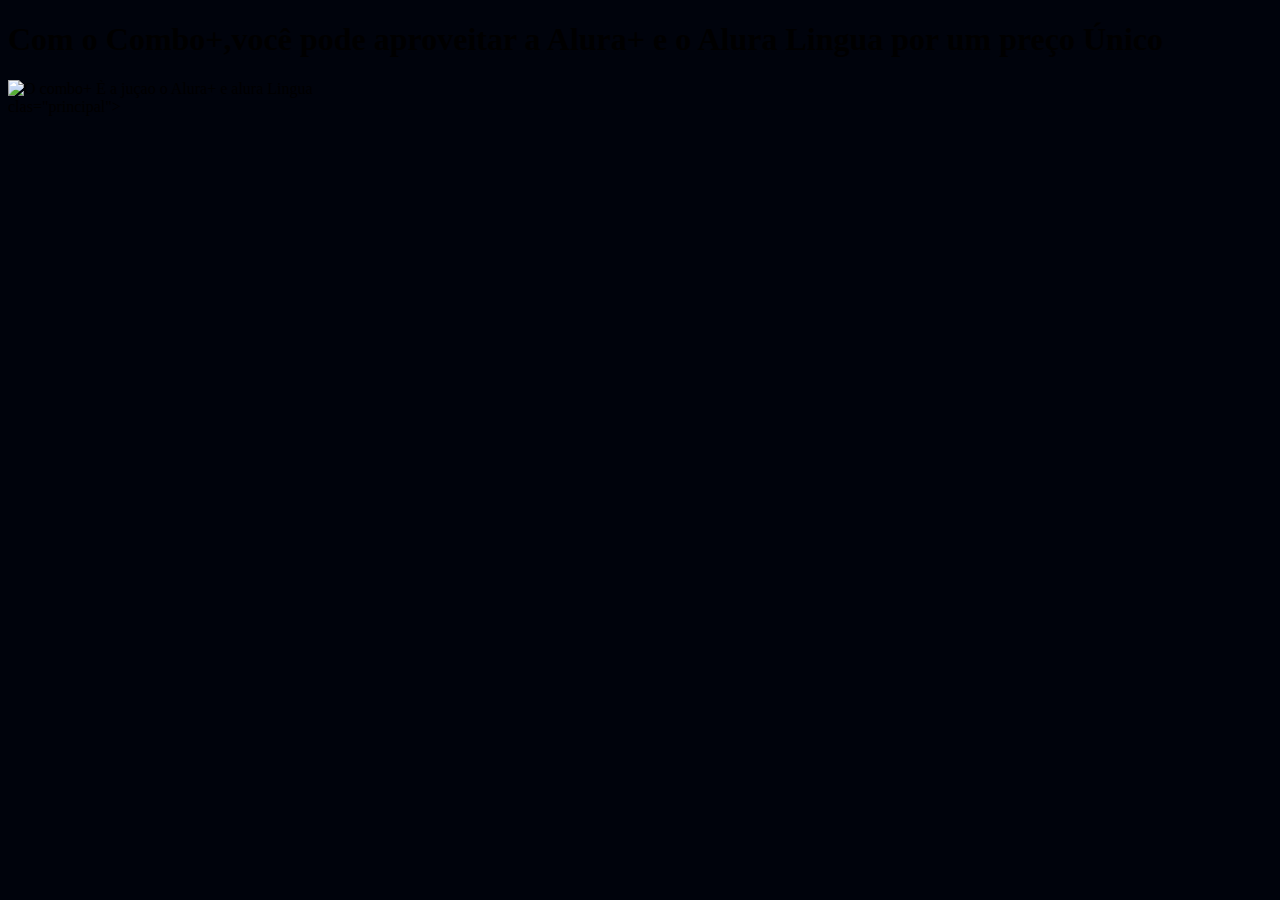
==== index.html @ da25544f "Add files via upload" ====
<!DOCTYPE html>
<html lang="en">
<head>
    <meta charset="UTF-8">
    <meta http-equiv="X-UA-Compatible" content="IE=edge">
    <meta name="viewport" content="width=device-width, initial-scale=1.0">
    <title>Document</title>
    <link rel="stylesheet" href="style.css">
</head>
<body>
</body>
  <h1>Com o Combo+,você pode aproveitar a Alura+ e o Alura Lingua por um preço Único</h1>
  <img src="img/Combo.png" alt="O combo+ È a juçao o Alura+ e alura Lingua">
   <section>  clas="principal">
  <body>
    
</html>
---- style.css ----
:root {                   
  --branco-principal: #FFFFFF;
  --cinza-secundario: #c0c0c0;
  --botao-azul: #167bf7;
  --cor-de-fundo: #00030C;
}

   body {
     background-color: var(--cor-de-fundo);
     color: var(--branco-principal-);
   }
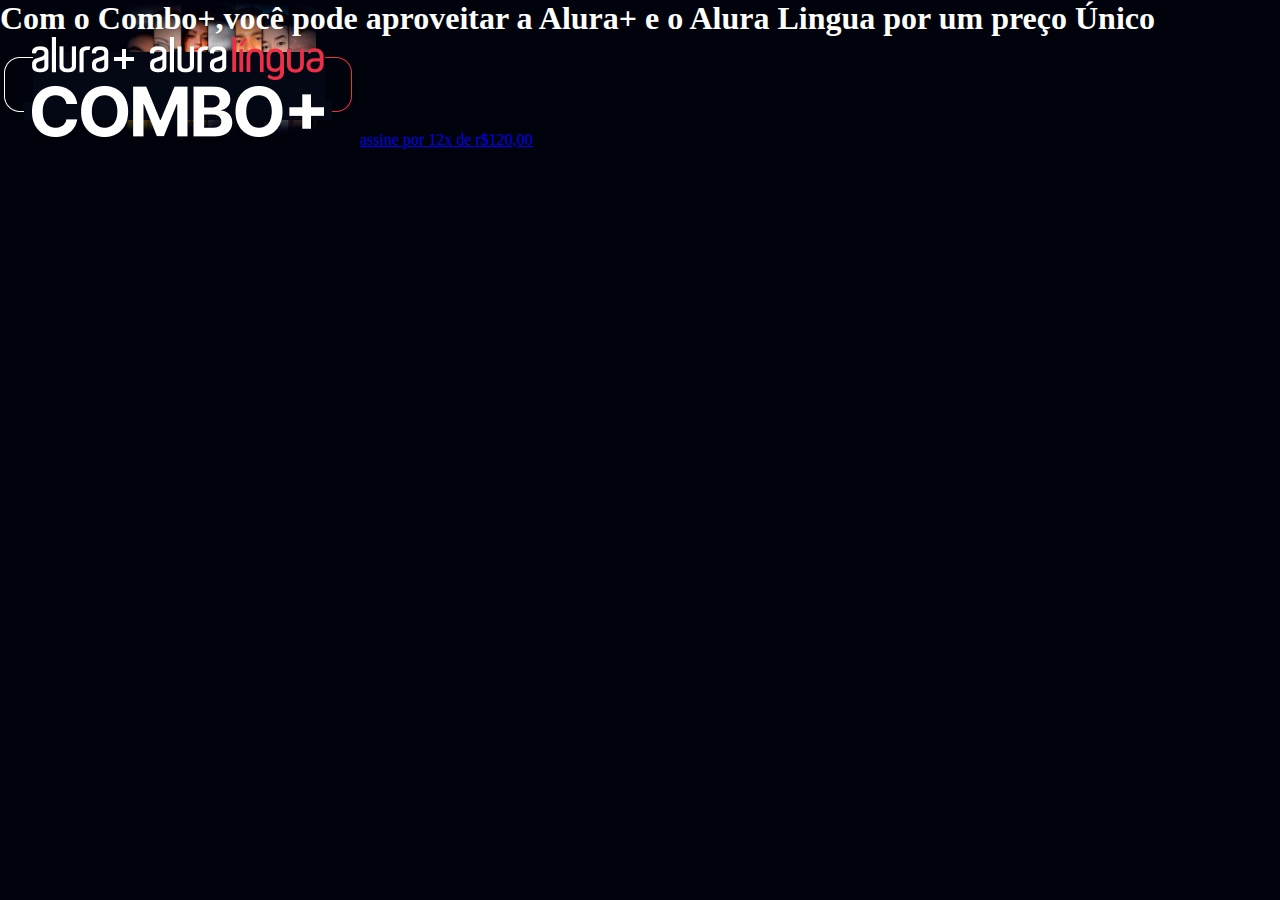
==== commit 2b217c9e: "Add files via upload" ====
--- a/index.html
+++ b/index.html
@@ -5,13 +5,16 @@
     <meta http-equiv="X-UA-Compatible" content="IE=edge">
     <meta name="viewport" content="width=device-width, initial-scale=1.0">
     <title>Document</title>
-    <link rel="stylesheet" href="style.css">
+   <link rel="stylesheet" href="style.css">
 </head>
 <body>
+  <section class="container principal">
+  <h1>Com o Combo+,você pode aproveitar a Alura+ e o Alura Lingua por um preço Único</h1>
+<img src="img/Combo.png" alt="o combo+ e a junçao do alura+ e o alura lingua">
+<a href="www.alura.com.br" class="container__botao">assine por 12x de r$120,00</a> 
+   <section>
 </body>
-  <h1>Com o Combo+,você pode aproveitar a Alura+ e o Alura Lingua por um preço Único</h1>
-  <img src="img/Combo.png" alt="O combo+ È a juçao o Alura+ e alura Lingua">
-   <section>  clas="principal">
-  <body>
-    
+
+
+   
 </html>--- a/style.css
+++ b/style.css
@@ -7,5 +7,27 @@
 
    body {
      background-color: var(--cor-de-fundo);
-     color: var(--branco-principal-);
+     color: white;
+
    }
+
+ * {
+   margin: 0;
+   padding: 0;
+  }
+
+  .principal {
+  background-image: url("img/Background.png");
+  background-repeat: no-repeat;
+  background-size: contain;
+  }
+.conteiner {
+  height: 100vh;
+}
+.conteiner__botao {
+ background-color: var(--botao-azul);
+ border-radius: 5px;
+ padding: 1em;
+ color: var(--branco-principal);
+ display: block;
+}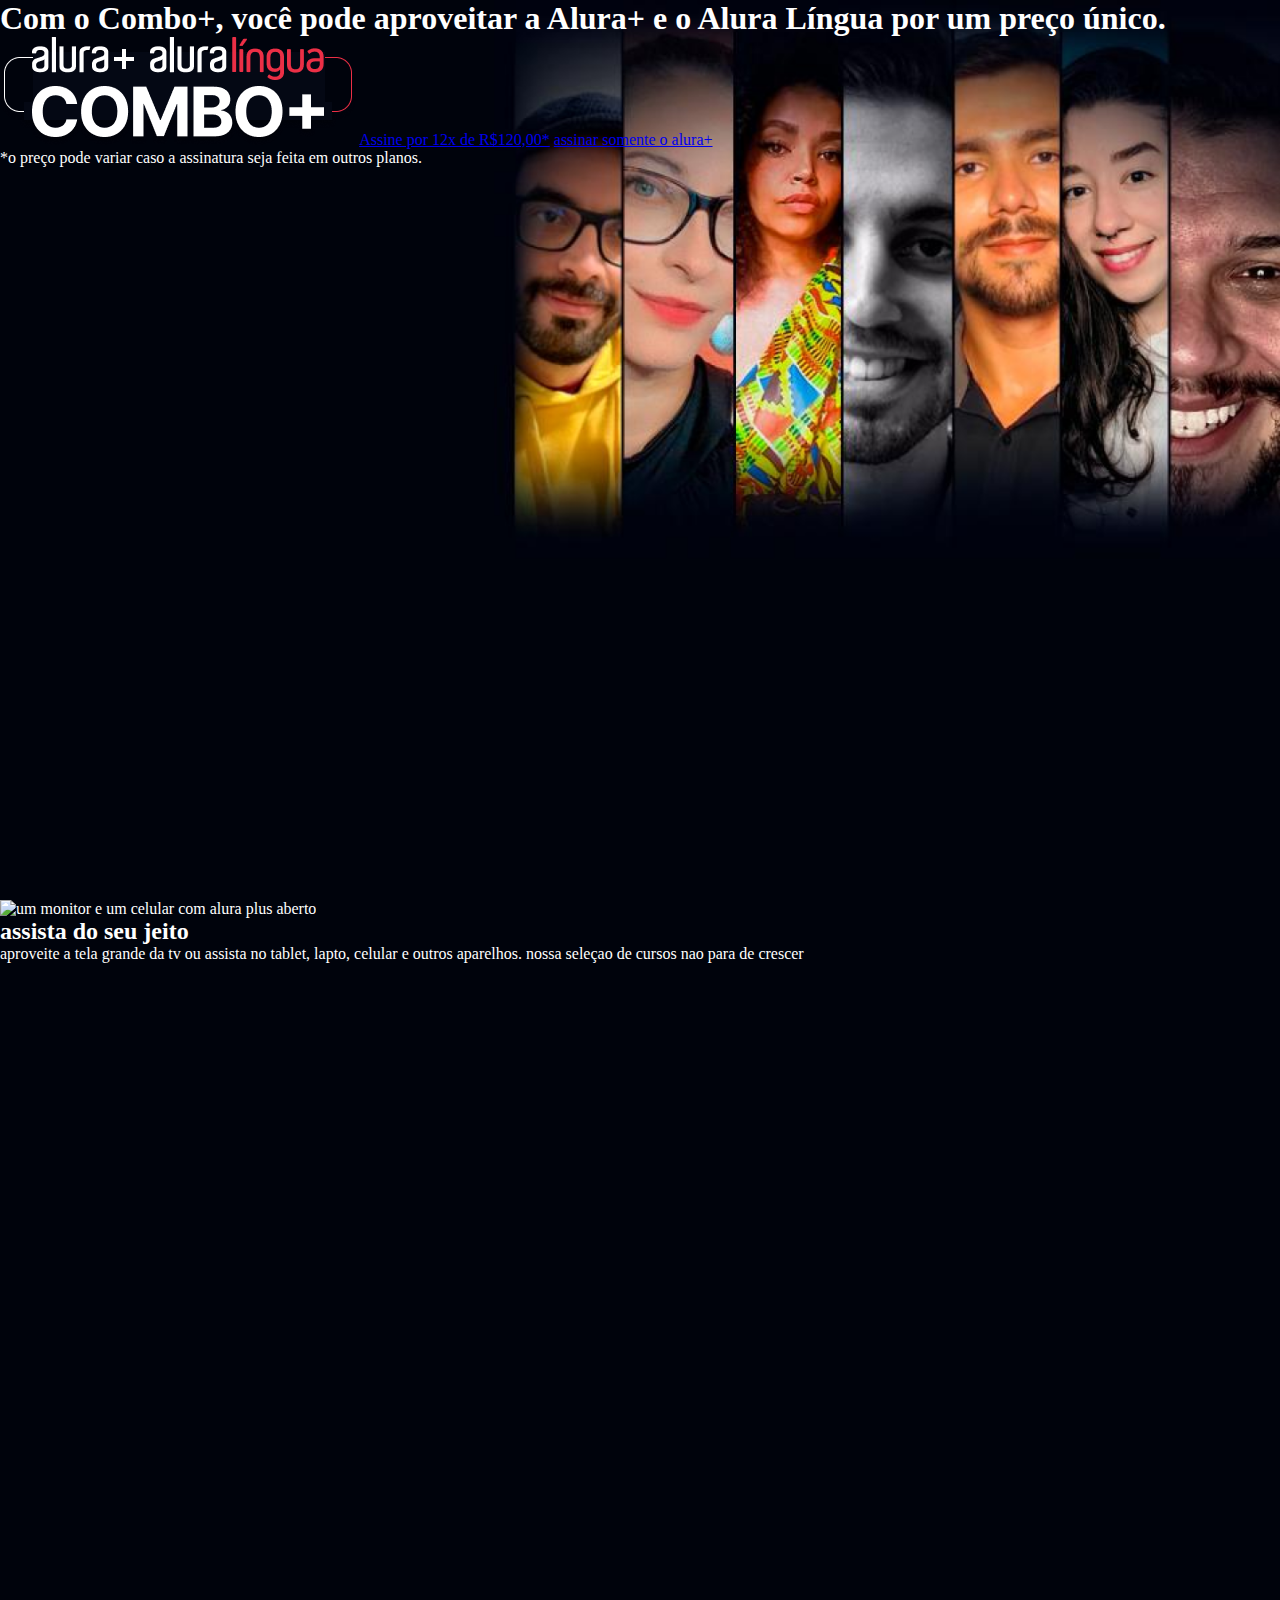
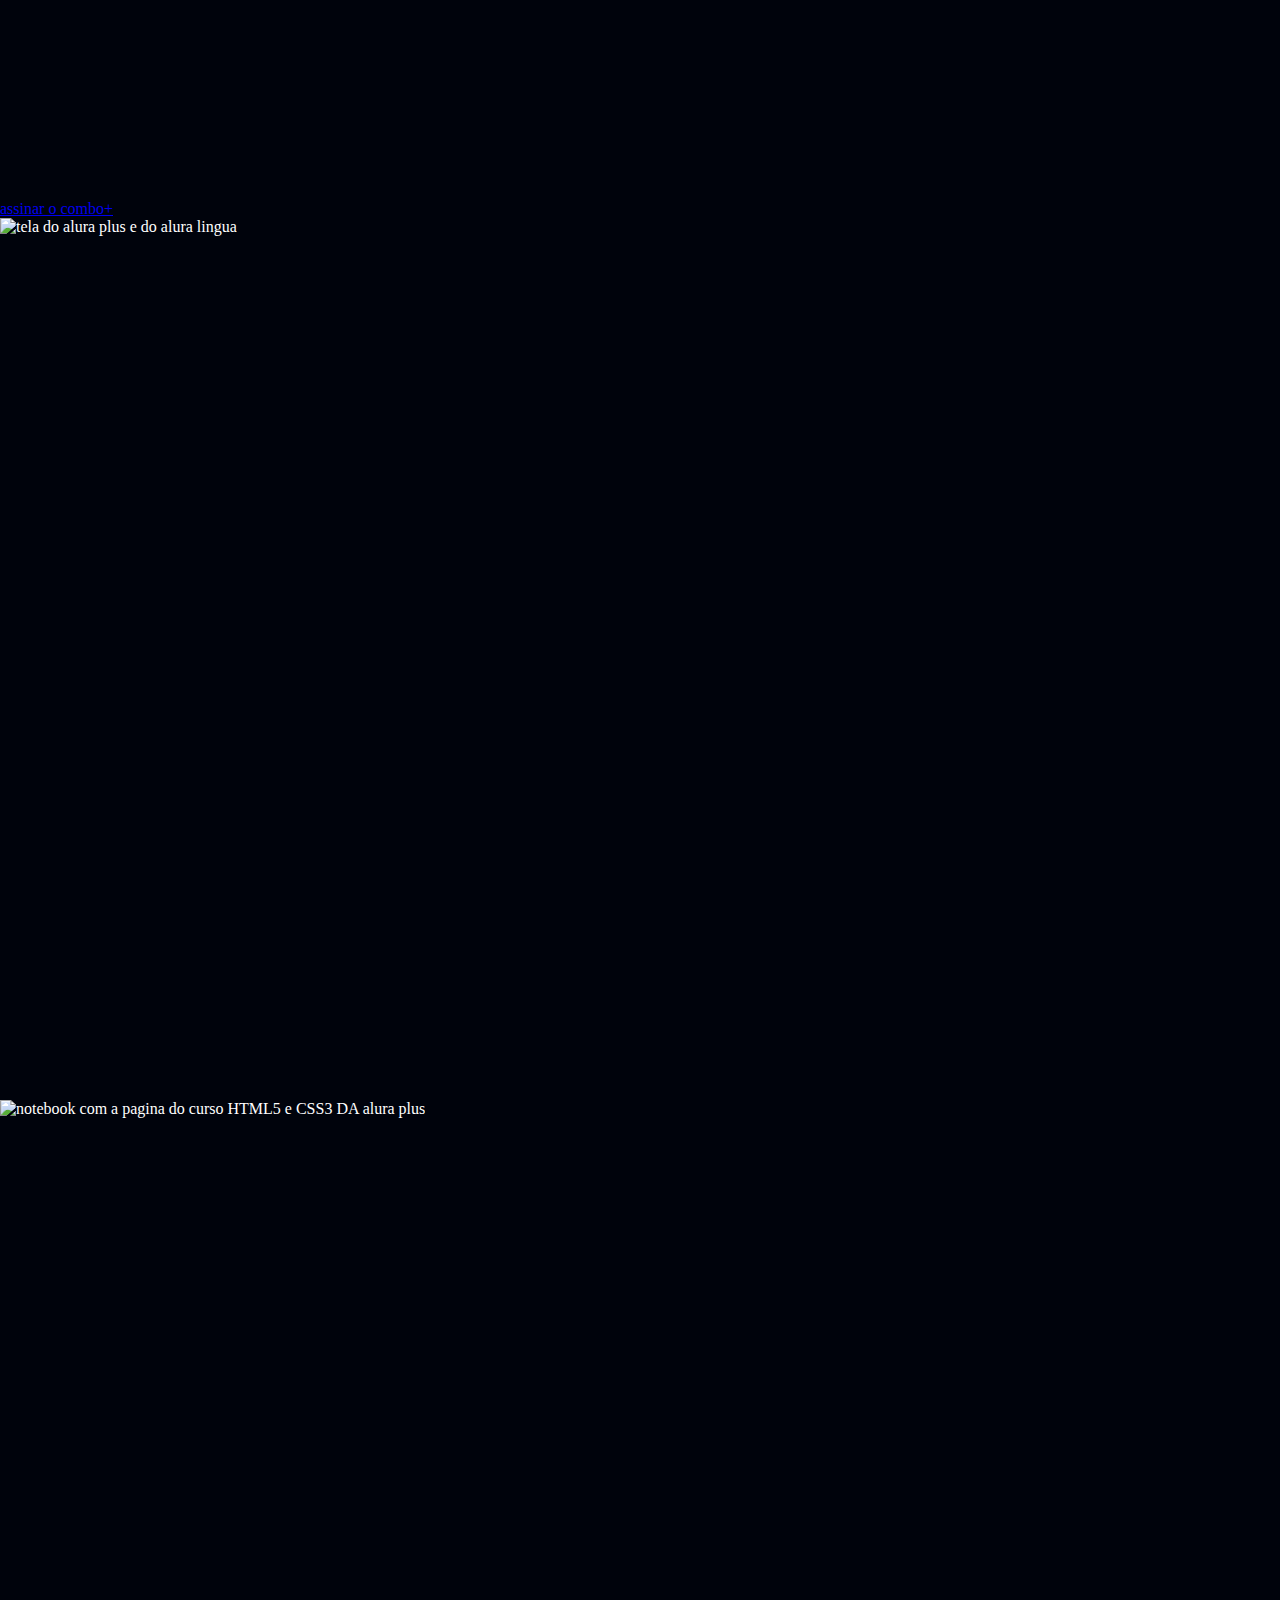
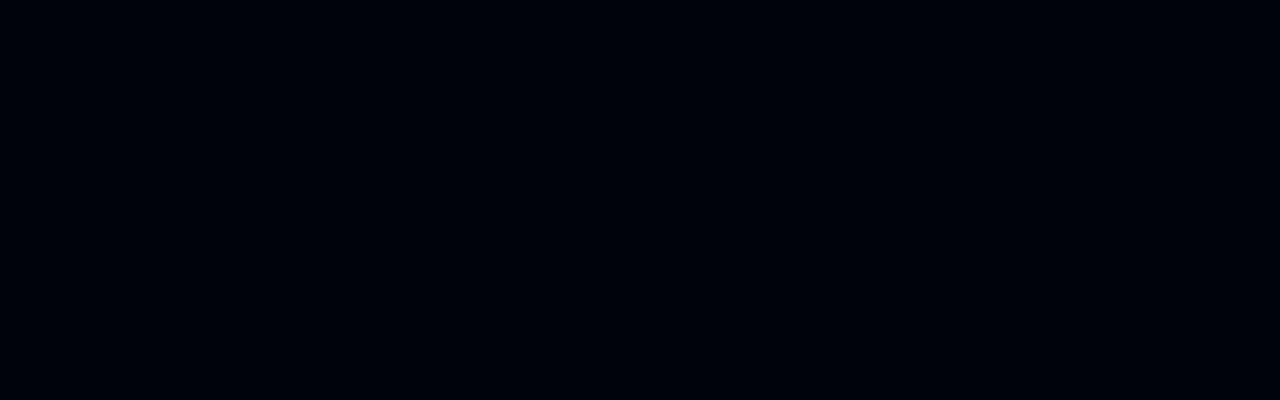
==== commit ac525f0f: "Add files via upload" ====
--- a/index.html
+++ b/index.html
@@ -1,20 +1,62 @@
-<!DOCTYPE html>
-<html lang="en">
-<head>
-    <meta charset="UTF-8">
-    <meta http-equiv="X-UA-Compatible" content="IE=edge">
-    <meta name="viewport" content="width=device-width, initial-scale=1.0">
-    <title>Document</title>
-   <link rel="stylesheet" href="style.css">
-</head>
-<body>
-  <section class="container principal">
-  <h1>Com o Combo+,você pode aproveitar a Alura+ e o Alura Lingua por um preço Único</h1>
-<img src="img/Combo.png" alt="o combo+ e a junçao do alura+ e o alura lingua">
-<a href="www.alura.com.br" class="container__botao">assine por 12x de r$120,00</a> 
-   <section>
-</body>
-
-
-   
+<!DOCTYPE html>
+<html>
+
+<head>
+    <title>Alura Plus</title>
+    <meta charset="UTF-8">
+    <meta name="viewport" content="width=device-width, initial-scale=1">
+    <link rel="stylesheet" href="styles.css">
+    <link rel="preconnect" href="https://fonts.googleapis.com">
+    <link rel="stylesheet" href="http://fonts.gstatic.com"crossorigin>
+    <link href="http://googleapi.com/css2?family=inter:wght@400;700display=swap" rel="stylesheet">
+</head>
+
+<body>
+    <section class="principal container">
+        <div class="container_caixa">
+        <h1>Com o Combo+, você pode aproveitar a Alura+ e o Alura Língua por um preço único.</h1>
+        <img src="img/Combo.png" alt="O combo+ é a junção do alura+ e o alura língua">
+        <a href="www.alura.com.br" class="container__botao">Assine por 12x de R$120,00*</a>
+        <a href="www.alura.com.br" class="container__botao_secundario">assinar somente o alura+</a>
+        <p class="container_aviso">*o preço pode variar caso a assinatura seja feita em outros planos.</p>
+        <div>
+    </section>
+
+    <section class="container secundario">
+        <img src="img/plataformas.png" alt="um monitor e um celular com alura plus aberto"  class="secundario_imagem">
+        <div class="conteiner_descriçao">
+        <h2  class="descricao_titulo">assista do seu jeito</h2>
+        <p   class="descricao_titulo">aproveite a tela grande da tv ou assista no tablet, lapto, celular e outros aparelhos. nossa seleçao de cursos nao para de crescer</p>
+</div>
+</section>
+
+<section  class="container secundario">
+    <div class="conteiner_descriçao">
+        <p class="descricao_texto" so o combo+ oferece alura+ e alura lingua juntos para voce ter acesso a curso de diversos areas de tecnologias e aprender ingles ou espanhol onde e como quiser></p>
+         <a href="www.alura.com.br"  class="container__botao_secundario_botao">assinar o combo+</a>
+        </div>
+      <img src="img/telas.png" alt="tela do alura plus e do alura lingua" class="secundario_imagem">
+      </section>
+        
+      <section class="container secundario">
+        <img src="img/notebook.png" alt="notebook com a pagina do curso HTML5 e CSS3 DA alura plus">
+
+
+
+
+
+
+
+
+
+
+
+
+
+
+
+
+
+</body>
+
 </html>--- a/styles.css
+++ b/styles.css
@@ -0,0 +1,34 @@
+:root {
+    --branco-principal: #FFFFFF;
+    --cinza-secundario: #C0C0C0;
+    --botao-azul: #167BF7;
+    --cor-de-fundo: #00030C;
+}
+
+body {
+    background-color: var(--cor-de-fundo);
+    color: var(--branco-principal);
+}
+
+* {
+    margin: 0;
+    padding: 0;
+}
+
+.principal {
+    background-image: url("img/Background.png");
+    background-repeat: no-repeat;
+    background-size: contain;
+}
+
+.container {
+    height: 100vh;
+}
+
+.container__{
+background-color: var(--botao-azul);
+border-radius: 5px;
+padding: 1em;
+color: var(--branco-principal);
+display: block;
+}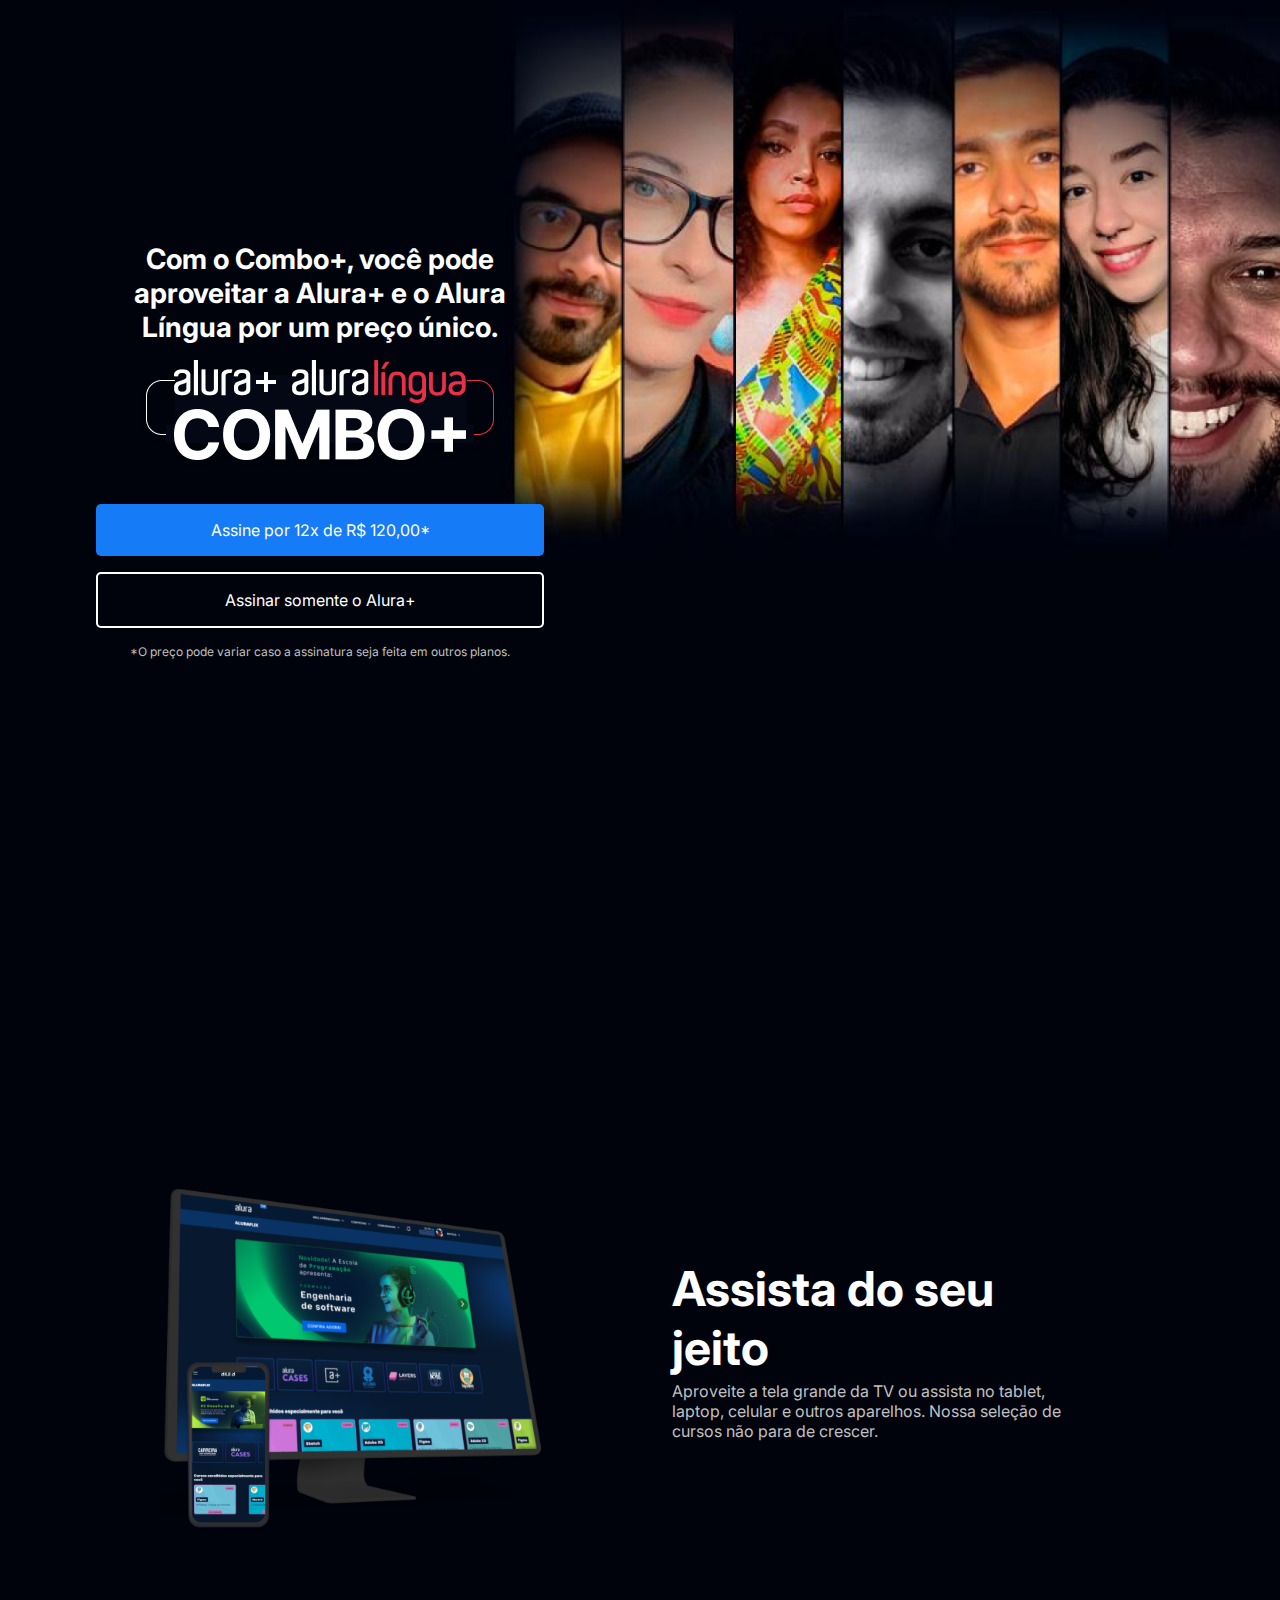
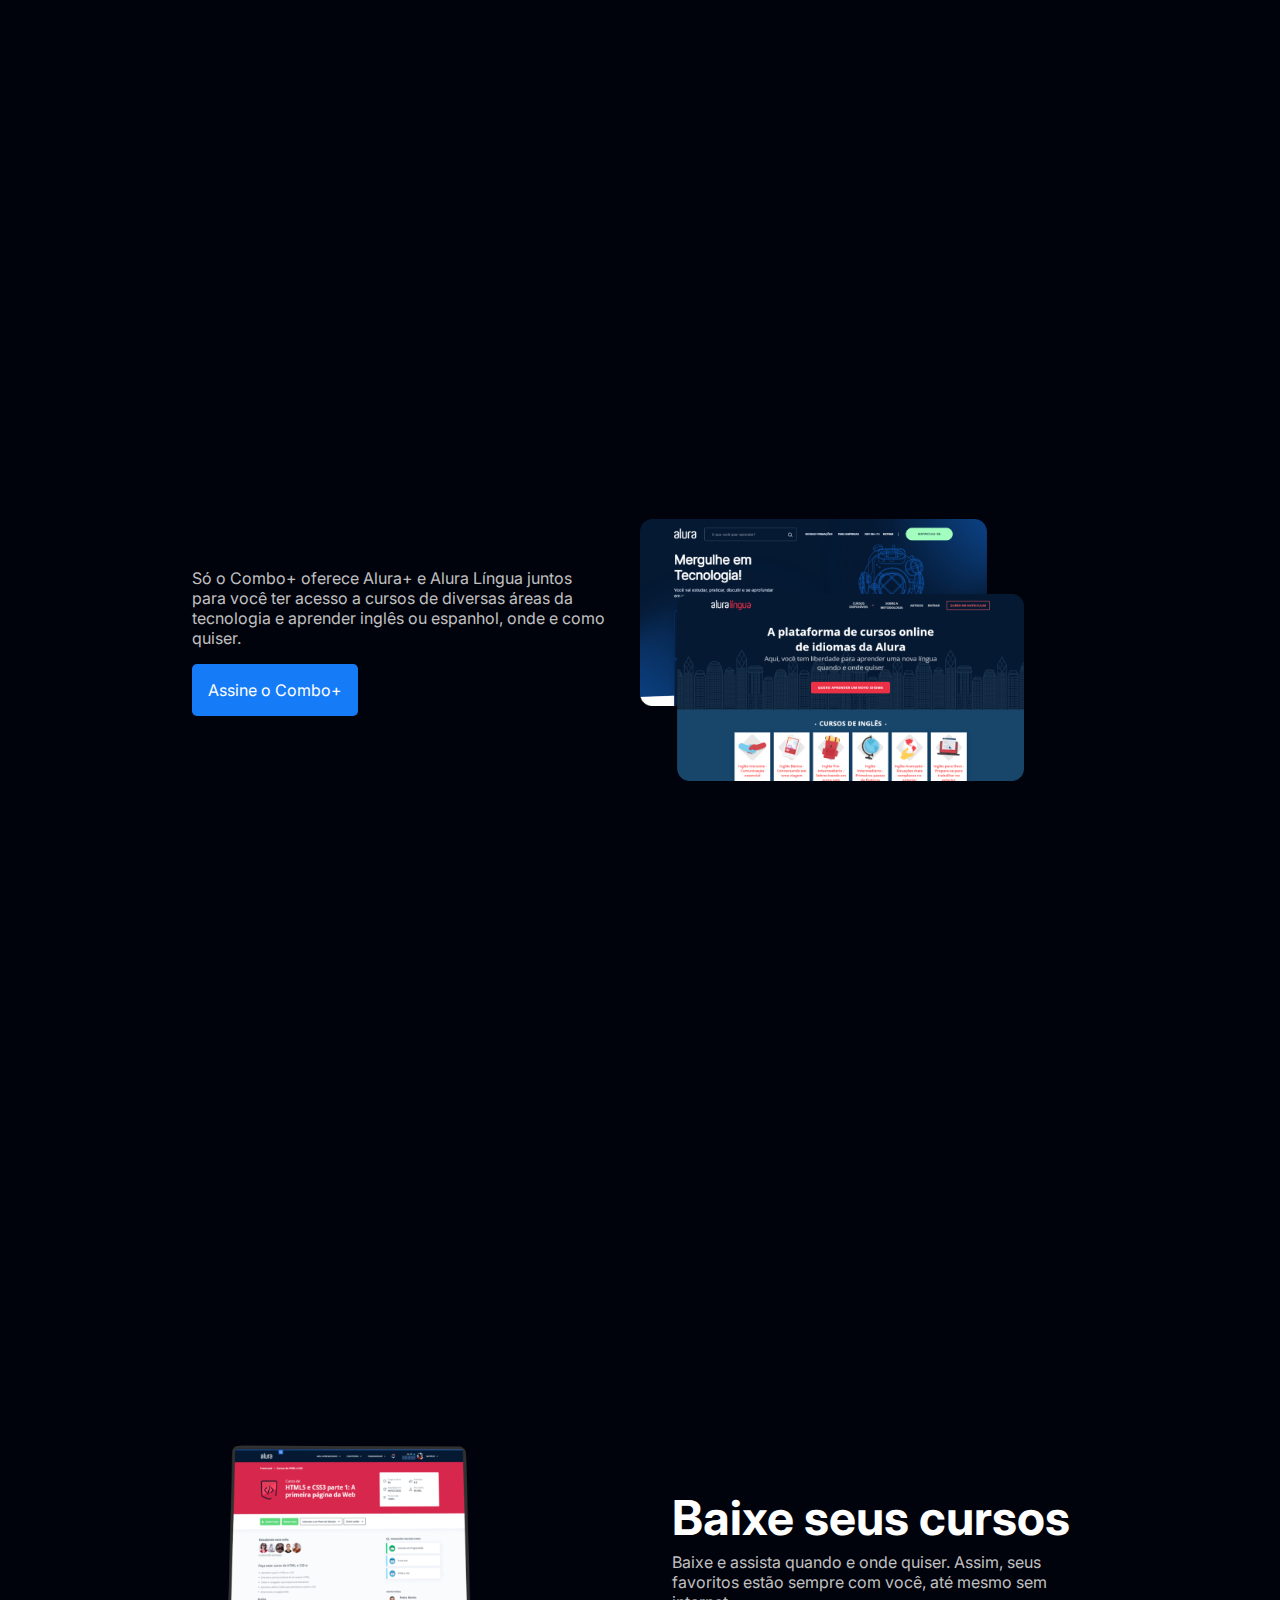
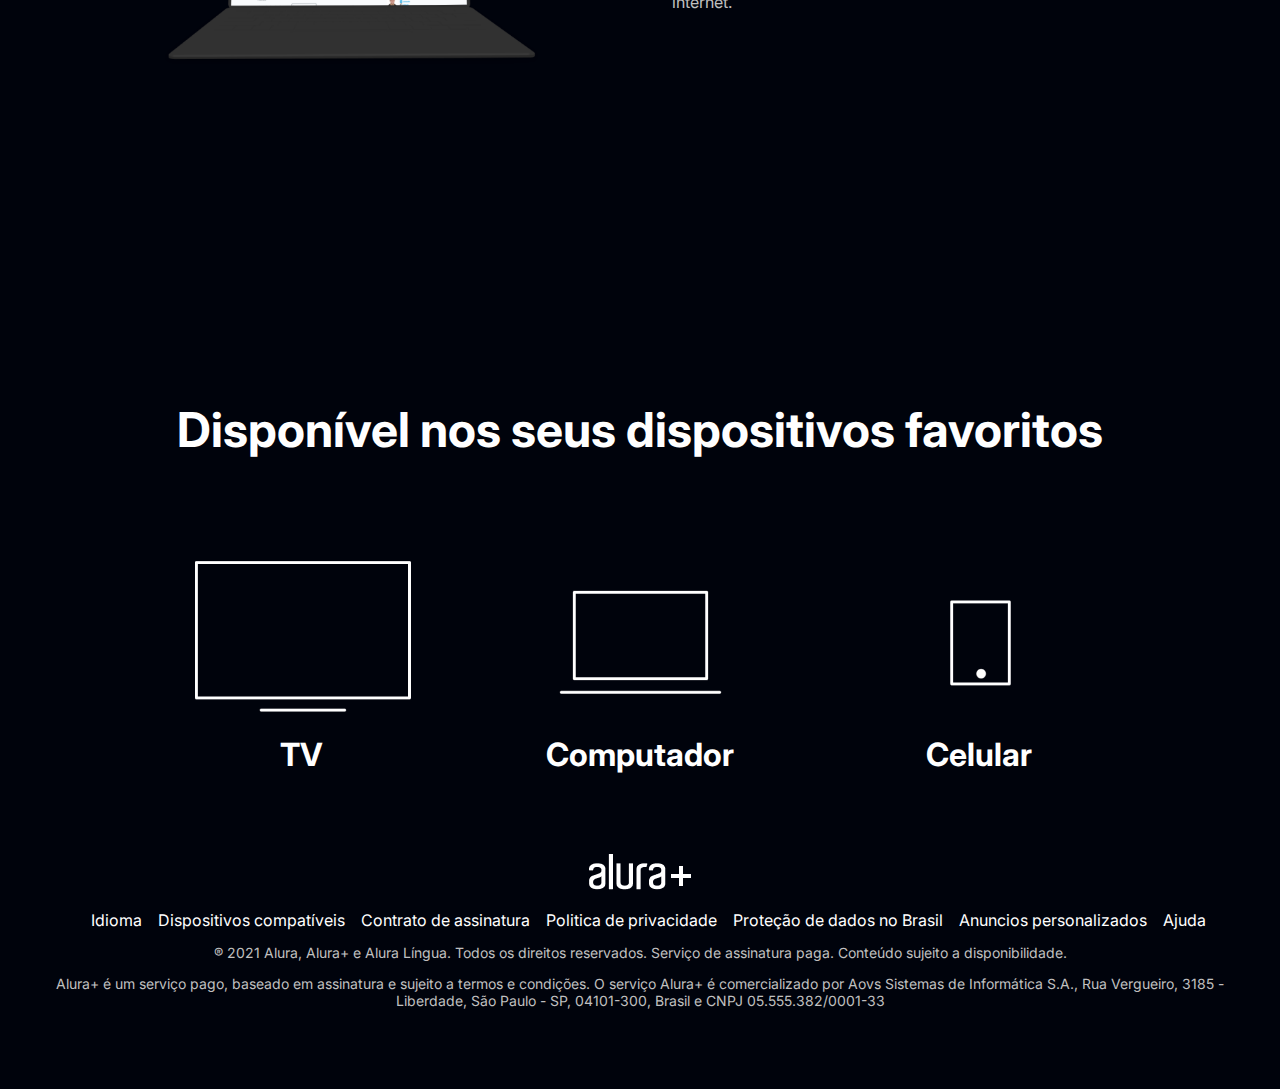
==== commit b60af042: "Add files via upload" ====
--- a/index.html
+++ b/index.html
@@ -7,56 +7,101 @@
     <meta name="viewport" content="width=device-width, initial-scale=1">
     <link rel="stylesheet" href="styles.css">
     <link rel="preconnect" href="https://fonts.googleapis.com">
-    <link rel="stylesheet" href="http://fonts.gstatic.com"crossorigin>
-    <link href="http://googleapi.com/css2?family=inter:wght@400;700display=swap" rel="stylesheet">
+    <link rel="preconnect" href="https://fonts.gstatic.com" crossorigin>
+    <link href="https://fonts.googleapis.com/css2?family=Inter:wght@400;700&display=swap" rel="stylesheet">
 </head>
 
 <body>
     <section class="principal container">
-        <div class="container_caixa">
-        <h1>Com o Combo+, você pode aproveitar a Alura+ e o Alura Língua por um preço único.</h1>
-        <img src="img/Combo.png" alt="O combo+ é a junção do alura+ e o alura língua">
-        <a href="www.alura.com.br" class="container__botao">Assine por 12x de R$120,00*</a>
-        <a href="www.alura.com.br" class="container__botao_secundario">assinar somente o alura+</a>
-        <p class="container_aviso">*o preço pode variar caso a assinatura seja feita em outros planos.</p>
-        <div>
+        <div class="container__caixa">
+            <h1 class="container__titulo">Com o Combo+, você pode aproveitar a Alura+ e o Alura Língua por um preço
+                único.</h1>
+            <img src="img/Combo.png" alt="O combo+ é a junção do alura+ e o alura língua" class="container__imagem">
+            <a href="www.alura.com.br" class="container__botao">Assine por 12x de R$ 120,00*</a>
+            <a href="www.alura.com.br" class="container__botao botao_secundario">Assinar somente o Alura+</a>
+            <p class="container__aviso">*O preço pode variar caso a assinatura seja feita em outros planos.</p>
+        </div>
     </section>
 
     <section class="container secundario">
-        <img src="img/plataformas.png" alt="um monitor e um celular com alura plus aberto"  class="secundario_imagem">
-        <div class="conteiner_descriçao">
-        <h2  class="descricao_titulo">assista do seu jeito</h2>
-        <p   class="descricao_titulo">aproveite a tela grande da tv ou assista no tablet, lapto, celular e outros aparelhos. nossa seleçao de cursos nao para de crescer</p>
-</div>
-</section>
+        <img src="img/Plataformas.png" alt="Um monitor e um celular com a alura plus aberta" class="secundario__imagem">
+        <div class="container__descricao">
+            <h2 class="descricao__titulo">Assista do seu jeito</h2>
+            <p class="descricao__texto">Aproveite a tela grande da TV ou assista no tablet, laptop, celular e outros
+                aparelhos. Nossa seleção de cursos não para de crescer.</p>
+        </div>
+    </section>
 
-<section  class="container secundario">
-    <div class="conteiner_descriçao">
-        <p class="descricao_texto" so o combo+ oferece alura+ e alura lingua juntos para voce ter acesso a curso de diversos areas de tecnologias e aprender ingles ou espanhol onde e como quiser></p>
-         <a href="www.alura.com.br"  class="container__botao_secundario_botao">assinar o combo+</a>
+    <section class="container secundario">
+        <div class="container__descricao">
+            <p class="descricao__texto">
+                Só o Combo+ oferece Alura+ e Alura Língua juntos para você ter acesso a cursos de diversas áreas da
+                tecnologia e aprender inglês ou espanhol, onde e como quiser.
+            </p>
+            <a href="www.alura.com.br" class="container__botao secundario__botao" container>Assine o Combo+</a>
         </div>
-      <img src="img/telas.png" alt="tela do alura plus e do alura lingua" class="secundario_imagem">
-      </section>
-        
-      <section class="container secundario">
-        <img src="img/notebook.png" alt="notebook com a pagina do curso HTML5 e CSS3 DA alura plus">
+        <img src="img/Telas.png" alt="Tela do alura+ e alura língua" class="secundario__imagem">
+    </section>
 
+    <section class="container secundario">
+        <img src="img/Notebook.png" alt="Notebook com a página do curso HTML5 e CSS3 da Alura aberta"
+            class="secundario__imagem">
+        <div class="container__descricao">
+            <h2 class="descricao__titulo">Baixe seus cursos</h2>
+            <p class="descricao__texto">Baixe e assista quando e onde quiser. Assim, seus favoritos estão sempre com
+                você, até mesmo sem internet.</p>
+        </div>
+    </section>
+    
+    <section class="dispositivos">
+        <h2 class="dispositivos__titulo">Disponível nos seus dispositivos favoritos</h2>
+        <ul class="dispositivos__lista">
+            <li>
+                <img src="img/tv.png" alt="Ícone de televisão">
+                <h3 class="lista__item">TV</h3>
+            </li>
+            <li>
+                <img src="img/computador.png" alt="Ícone de computador">
+                <h3 class="lista__item">Computador</h3>
+            </li>
+            <li>
+                <img src="img/celular.png" alt="Ícone de celular">
+                <h3 class="lista__item">Celular</h3>
+            </li>
+        </ul>
+    </section>
 
-
-
-
-
-
-
-
-
-
-
-
-
-
-
-
+    <footer class="rodape">
+        <img src="img/Logo.png" alt="Alura+" class="rodape__logo">
+        <ul class="rodape__lista">
+            <li class="lista__link">
+                <a href="#">Idioma</a>
+            </li>
+            <li class="lista__link">
+                <a href="#">Dispositivos compatíveis</a>
+            </li>
+            <li class="lista__link">
+                <a href="#">Contrato de assinatura</a>
+            </li>
+            <li class="lista__link">
+                <a href="#">Politica de privacidade</a>
+            </li>
+            <li class="lista__link">
+                <a href="#">Proteção de dados no Brasil</a>
+            </li>
+            <li class="lista__link">
+                <a href="#">Anuncios personalizados</a>
+            </li>
+            <li class="lista__link">
+                <a href="#">Ajuda</a>
+            </li>
+        </ul>
+        <p class="rodape__texto">® 2021 Alura, Alura+ e Alura Língua. Todos os direitos reservados. Serviço de
+            assinatura paga. Conteúdo sujeito a disponibilidade.</p>
+        <p class="rodape__texto">Alura+ é um serviço pago, baseado em assinatura e sujeito a termos e condições. O
+            serviço Alura+ é comercializado por Aovs Sistemas de Informática S.A., Rua Vergueiro, 3185 - Liberdade, São
+            Paulo - SP, 04101-300, Brasil e CNPJ 05.555.382/0001-33</p>
+    </footer>
 </body>
 
 </html>--- a/styles.css
+++ b/styles.css
@@ -3,11 +3,16 @@
     --cinza-secundario: #C0C0C0;
     --botao-azul: #167BF7;
     --cor-de-fundo: #00030C;
+    --fonte-principal: 'Inter';
+    --botao-azul-efeito: #3c92fa;
 }
 
 body {
     background-color: var(--cor-de-fundo);
     color: var(--branco-principal);
+    font-family: var(--fonte-principal);
+    font-size: 16px;
+    font-weight: 400;
 }
 
 * {
@@ -19,16 +24,132 @@
     background-image: url("img/Background.png");
     background-repeat: no-repeat;
     background-size: contain;
+    align-items: center;
+    text-align: center;
 }
 
 .container {
     height: 100vh;
+    display: grid;
+    grid-template-columns: 50% 50%;
 }
 
-.container__{
-background-color: var(--botao-azul);
-border-radius: 5px;
-padding: 1em;
-color: var(--branco-principal);
-display: block;
-}+.container__botao {
+    background-color: var(--botao-azul);
+    border-radius: 5px;
+    padding: 1em;
+    color: var(--branco-principal);
+    display: block;
+    text-decoration: none;
+    margin-bottom: 1em;
+}
+
+.botao_secundario {
+    background-color: transparent;
+    border: 2px solid var(--branco-principal)
+}
+
+.container__aviso {
+    font-size: 12px;
+    color: var(--cinza-secundario);
+}
+
+.container__titulo {
+    font-size: 28px;
+    font-weight: 700;
+}
+
+.container__imagem {
+    margin: 1em 0 2em 0;
+}
+
+.container__caixa {
+    margin: 0 6em;
+}
+
+.secundario__imagem {
+    width: 80%;
+}
+
+.secundario {
+    align-items: center;
+    margin: 0 10em;
+}
+
+.descricao__titulo {
+    font-weight: 700;
+    font-size: 48px;
+    color: var(--branco-principal);
+    margin-bottom: 0.1em;
+}
+
+.descricao__texto {
+    color: var(--cinza-secundario);
+}
+
+.secundario__botao {
+    display: inline-block;
+    margin-top: 1em;
+}
+
+.container__descricao {
+    padding: 2em;
+}
+
+.dispositivos__lista {
+    display: flex;
+    justify-content: center;
+    list-style-type: none;
+    margin: 5em 0;
+}
+
+.dispositivos {
+    text-align: center;
+}
+
+.dispositivos__titulo {
+    font-size: 48px;
+    color: var(--branco-principal);
+}
+
+.lista__item {
+    font-size: 32px;
+    color: var(--branco-principal);
+}
+
+.rodape {
+    text-align: center;
+    margin: 5em 3em;
+}
+
+.rodape__lista {
+    display: flex;
+    justify-content: center;
+    list-style-type: none;
+    margin-top: 1em;
+}
+
+.lista__link a{
+    text-decoration: none;
+    color: var(--branco-principal);
+    margin-left: 1em;
+}
+
+.rodape__texto {
+    margin: 1em 0;
+    color: var(--cinza-secundario);
+    font-size: 14px;
+}
+
+.lista__link a:hover {
+    color: var(--botao-azul);
+}
+
+.lista__link a:active {
+    color: purple;
+}
+
+.container__botao:hover {
+    background-color: var(--botao-azul-efeito);
+    color: var(--cor-de-fundo);
+}
